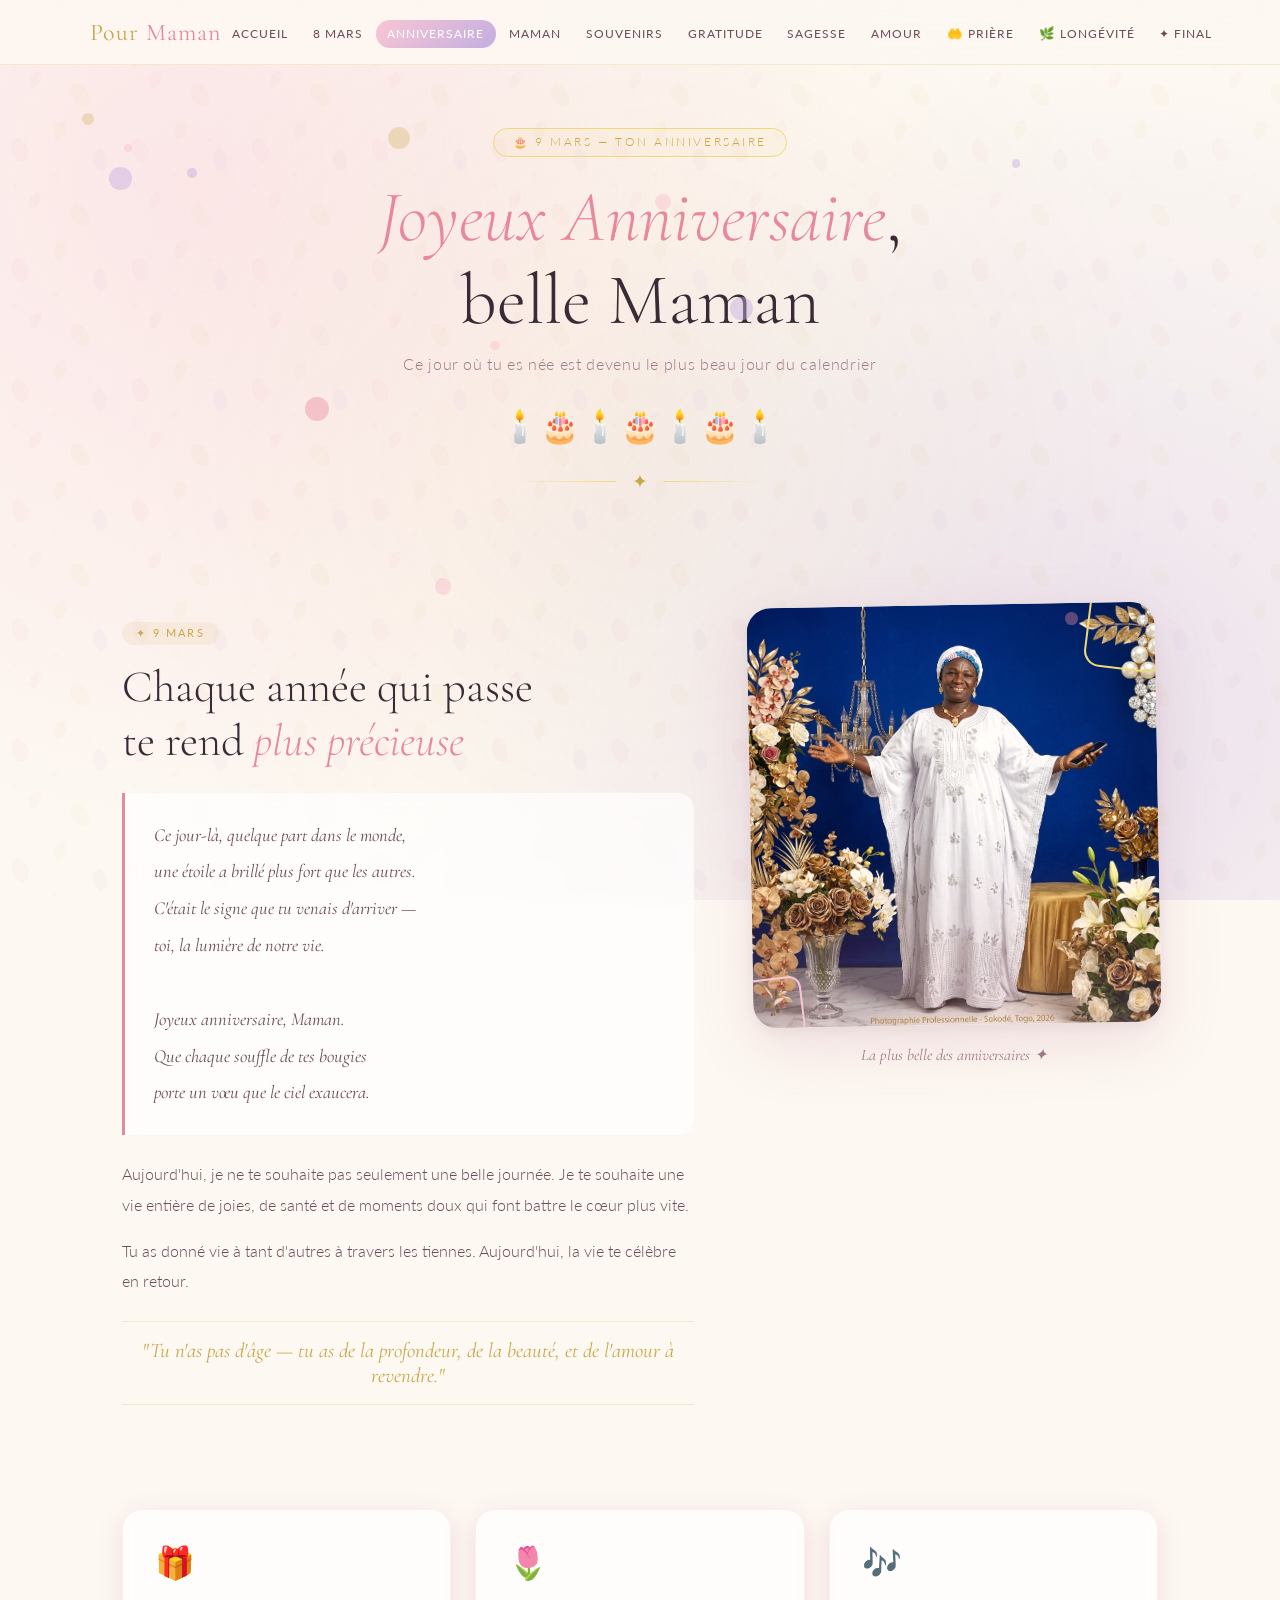
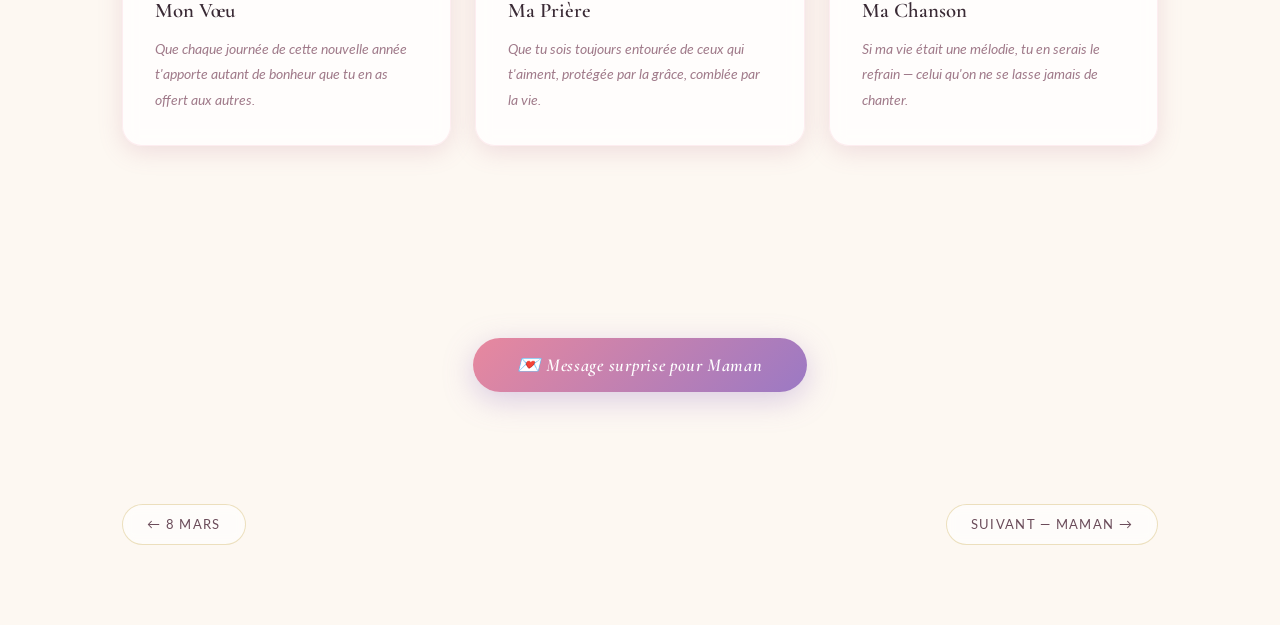
==== anniversaire.html @ e554573a "first commit" ====
<!DOCTYPE html>
<html lang="fr">
<head>
  <meta charset="UTF-8">
  <meta name="viewport" content="width=device-width, initial-scale=1.0">
  <title>Pour Maman — Joyeux Anniversaire</title>
  <link rel="stylesheet" href="style.css">
  <style>
    .candles-row {
      display: flex;
      justify-content: center;
      gap: 0.5rem;
      font-size: 2rem;
      margin: 1.5rem 0;
      animation: flicker 2s ease-in-out infinite alternate;
    }
    @keyframes flicker {
      0%   { filter: brightness(1); }
      100% { filter: brightness(1.3) drop-shadow(0 0 10px gold); }
    }
  </style>
</head>
<body>

<nav>
  <div class="nav-inner">
    <a class="nav-logo" href="accueil.html">Pour <span>Maman</span></a>
    <button class="nav-toggle" aria-label="Menu" aria-expanded="false">
      <span></span><span></span><span></span>
    </button>
    <ul class="nav-links">
      <li><a href="accueil.html">Accueil</a></li>
      <li><a href="femme.html">8 Mars</a></li>
      <li><a href="anniversaire.html">Anniversaire</a></li>
      <li><a href="maman.html">Maman</a></li>
      <li><a href="souvenirs.html">Souvenirs</a></li>
      <li><a href="gratitude.html">Gratitude</a></li>
      <li><a href="sagesse.html">Sagesse</a></li>
      <li><a href="amour.html">Amour</a></li>
      <li><a href="priere.html">🤲 Prière</a></li>
      <li><a href="longevite.html">🌿 Longévité</a></li>
      <li><a href="final.html">✦ Final</a></li>
    </ul>
  </div>
</nav>

<div class="page-wrapper">

  <section class="hero-banner">
    <div class="hero-badge">🎂 9 Mars — Ton Anniversaire</div>
    <h1 class="hero-title">
      <em>Joyeux Anniversaire</em>,<br>
      belle Maman
    </h1>
    <p class="hero-subtitle">Ce jour où tu es née est devenu le plus beau jour du calendrier</p>
    <div class="candles-row">🕯️🎂🕯️🎂🕯️🎂🕯️</div>
    <div class="hero-divider"><span>✦</span></div>
  </section>

  <section class="content-section">
    <div class="content-grid reverse">
      <div class="photo-col">
        <div class="photo-frame">
          <img src="images/maman3.jpg" alt="Maman, joyeux anniversaire">
          <div class="photo-ornament"></div>
          <div class="photo-ornament-2"></div>
        </div>
        <p class="photo-label">La plus belle des anniversaires ✦</p>
      </div>
      <div class="text-col">
        <span class="text-tag">✦ 9 Mars</span>
        <h2 class="text-heading">
          Chaque année qui passe<br>
          te rend <em>plus précieuse</em>
        </h2>
        <div class="poem-block">
          <p>
            Ce jour-là, quelque part dans le monde,<br>
            une étoile a brillé plus fort que les autres.<br>
            C'était le signe que tu venais d'arriver —<br>
            toi, la lumière de notre vie.<br><br>
            Joyeux anniversaire, Maman.<br>
            Que chaque souffle de tes bougies<br>
            porte un vœu que le ciel exaucera.
          </p>
        </div>
        <div class="prose-block">
          <p>
            Aujourd'hui, je ne te souhaite pas seulement une belle journée.
            Je te souhaite une vie entière de joies, de santé et de moments doux
            qui font battre le cœur plus vite.
          </p>
          <p>
            Tu as donné vie à tant d'autres à travers les tiennes.
            Aujourd'hui, la vie te célèbre en retour.
          </p>
        </div>
        <div class="gold-quote">"Tu n'as pas d'âge — tu as de la profondeur, de la beauté, et de l'amour à revendre."</div>
      </div>
    </div>

    <div class="cards-grid">
      <div class="card">
        <div class="card-icon">🎁</div>
        <div class="card-title">Mon Vœu</div>
        <div class="card-text">Que chaque journée de cette nouvelle année t'apporte autant de bonheur que tu en as offert aux autres.</div>
      </div>
      <div class="card">
        <div class="card-icon">🌷</div>
        <div class="card-title">Ma Prière</div>
        <div class="card-text">Que tu sois toujours entourée de ceux qui t'aiment, protégée par la grâce, comblée par la vie.</div>
      </div>
      <div class="card">
        <div class="card-icon">🎶</div>
        <div class="card-title">Ma Chanson</div>
        <div class="card-text">Si ma vie était une mélodie, tu en serais le refrain — celui qu'on ne se lasse jamais de chanter.</div>
      </div>
    </div>
  </section>

  <section class="surprise-section">
    <button id="btn-surprise">💌 Message surprise pour Maman</button>
    <div id="surprise-message"></div>
  </section>

  <div class="page-nav-footer">
    <a class="btn-nav" href="femme.html">← 8 Mars</a>
    <a class="btn-nav" href="maman.html">Suivant — Maman →</a>
  </div>

</div>

<script src="script.js"></script>
</body>
</html>
---- style.css ----
@import url('https://fonts.googleapis.com/css2?family=Cormorant+Garamond:ital,wght@0,300;0,400;0,600;1,300;1,400&family=Lato:wght@300;400&display=swap');

/* ============================
   VARIABLES & RESET
============================ */
:root {
  --rose:        #f9c6d3;
  --rose-deep:   #e8889e;
  --gold:        #c9a84c;
  --gold-light:  #f0d87a;
  --violet:      #c3aee0;
  --violet-deep: #9b79c4;
  --cream:       #fdf8f2;
  --warm-white:  #fff9f5;
  --text-dark:   #3a2a35;
  --text-mid:    #6b4c5a;
  --text-light:  #a07a8a;
  --shadow:      rgba(180, 100, 130, 0.18);
  --transition:  all 0.5s cubic-bezier(0.25, 0.8, 0.25, 1);
}

*, *::before, *::after { margin: 0; padding: 0; box-sizing: border-box; }

html { scroll-behavior: smooth; }

body {
  font-family: 'Lato', 'Georgia', serif;
  background-color: var(--cream);
  color: var(--text-dark);
  min-height: 100vh;
  overflow-x: hidden;
  position: relative;
}

/* ============================
   BACKGROUND FLORAL
============================ */
body::before {
  content: '';
  position: fixed;
  inset: 0;
  background-image:
    radial-gradient(circle at 15% 20%, rgba(249,198,211,0.35) 0%, transparent 50%),
    radial-gradient(circle at 85% 80%, rgba(195,174,224,0.3) 0%, transparent 50%),
    radial-gradient(circle at 50% 50%, rgba(201,168,76,0.08) 0%, transparent 70%);
  pointer-events: none;
  z-index: 0;
}

body::after {
  content: '';
  position: fixed;
  inset: 0;
  background-image: url("data:image/svg+xml,%3Csvg xmlns='http://www.w3.org/2000/svg' width='120' height='120'%3E%3Cg opacity='0.045'%3E%3Cellipse cx='20' cy='30' rx='8' ry='12' fill='%23e8889e' transform='rotate(-20 20 30)'/%3E%3Cellipse cx='60' cy='10' rx='6' ry='10' fill='%23c9a84c' transform='rotate(15 60 10)'/%3E%3Cellipse cx='100' cy='40' rx='7' ry='11' fill='%239b79c4' transform='rotate(-10 100 40)'/%3E%3Cellipse cx='35' cy='80' rx='5' ry='9' fill='%23e8889e' transform='rotate(25 35 80)'/%3E%3Cellipse cx='80' cy='95' rx='8' ry='12' fill='%23c9a84c' transform='rotate(-30 80 95)'/%3E%3Ccircle cx='55' cy='55' r='3' fill='%23e8889e' opacity='0.5'/%3E%3Ccircle cx='90' cy='20' r='2' fill='%23c9a84c' opacity='0.5'/%3E%3Ccircle cx='15' cy='65' r='2.5' fill='%239b79c4' opacity='0.5'/%3E%3C/g%3E%3C/svg%3E");
  pointer-events: none;
  z-index: 0;
}

/* ============================
   NAVIGATION
============================ */
nav {
  position: fixed;
  top: 0;
  left: 0;
  right: 0;
  z-index: 1000;
  background: rgba(253, 248, 242, 0.88);
  backdrop-filter: blur(16px);
  -webkit-backdrop-filter: blur(16px);
  border-bottom: 1px solid rgba(201, 168, 76, 0.2);
  padding: 0 2rem;
}

.nav-inner {
  max-width: 1100px;
  margin: 0 auto;
  display: flex;
  align-items: center;
  justify-content: space-between;
  height: 64px;
}

.nav-logo {
  font-family: 'Cormorant Garamond', serif;
  font-size: 1.5rem;
  font-weight: 400;
  color: var(--gold);
  letter-spacing: 0.04em;
  text-decoration: none;
  white-space: nowrap;
}

.nav-logo span { color: var(--rose-deep); }

.nav-toggle {
  display: none;
  background: none;
  border: none;
  cursor: pointer;
  flex-direction: column;
  gap: 5px;
  padding: 4px;
}

.nav-toggle span {
  display: block;
  width: 24px;
  height: 2px;
  background: var(--text-dark);
  border-radius: 2px;
  transition: var(--transition);
}

.nav-links {
  display: flex;
  align-items: center;
  gap: 0.15rem;
  list-style: none;
}

.nav-links a {
  font-family: 'Lato', sans-serif;
  font-size: 0.78rem;
  font-weight: 400;
  letter-spacing: 0.08em;
  text-transform: uppercase;
  color: var(--text-mid);
  text-decoration: none;
  padding: 0.4rem 0.7rem;
  border-radius: 20px;
  transition: var(--transition);
  white-space: nowrap;
}

.nav-links a:hover,
.nav-links a.active {
  background: linear-gradient(135deg, var(--rose), var(--violet));
  color: white;
}

/* ============================
   PAGE WRAPPER
============================ */
.page-wrapper {
  position: relative;
  z-index: 1;
  min-height: 100vh;
  padding-top: 64px;
}

/* ============================
   HERO BANNER
============================ */
.hero-banner {
  text-align: center;
  padding: 4rem 2rem 2rem;
  position: relative;
}

.hero-badge {
  display: inline-block;
  font-family: 'Lato', sans-serif;
  font-size: 0.72rem;
  font-weight: 300;
  letter-spacing: 0.22em;
  text-transform: uppercase;
  color: var(--gold);
  border: 1px solid var(--gold-light);
  padding: 0.4rem 1.2rem;
  border-radius: 30px;
  margin-bottom: 1.2rem;
  background: rgba(240,216,122,0.08);
}

.hero-title {
  font-family: 'Cormorant Garamond', serif;
  font-size: clamp(2.4rem, 6vw, 4.5rem);
  font-weight: 300;
  line-height: 1.15;
  color: var(--text-dark);
  margin-bottom: 0.8rem;
}

.hero-title em {
  font-style: italic;
  color: var(--rose-deep);
}

.hero-subtitle {
  font-family: 'Lato', sans-serif;
  font-size: 1rem;
  font-weight: 300;
  color: var(--text-light);
  letter-spacing: 0.04em;
  margin-bottom: 2rem;
}

.hero-divider {
  display: flex;
  align-items: center;
  justify-content: center;
  gap: 1rem;
  margin-bottom: 3rem;
}

.hero-divider::before,
.hero-divider::after {
  content: '';
  flex: 1;
  max-width: 100px;
  height: 1px;
  background: linear-gradient(to right, transparent, var(--gold-light));
}

.hero-divider::after {
  background: linear-gradient(to left, transparent, var(--gold-light));
}

.hero-divider span {
  color: var(--gold);
  font-size: 1.2rem;
}

/* ============================
   CONTENT GRID (Photo | Text)
============================ */
.content-section {
  max-width: 1100px;
  margin: 0 auto;
  padding: 2rem 2rem 5rem;
}

.content-grid {
  display: grid;
  grid-template-columns: 1fr 1.4fr;
  gap: 3.5rem;
  align-items: start;
  margin-bottom: 4rem;
  opacity: 0;
  transform: translateY(30px);
  transition: opacity 0.8s ease, transform 0.8s ease;
}

.content-grid.visible {
  opacity: 1;
  transform: translateY(0);
}

.content-grid.reverse {
  grid-template-columns: 1.4fr 1fr;
}

.content-grid.reverse .photo-col { order: 2; }
.content-grid.reverse .text-col  { order: 1; }

/* ============================
   PHOTO COLUMN
============================ */
.photo-col {
  position: relative;
}

.photo-frame {
  position: relative;
  border-radius: 24px;
  overflow: hidden;
  box-shadow: 0 20px 60px var(--shadow), 0 4px 15px rgba(0,0,0,0.06);
  transform: rotate(-1deg);
  transition: var(--transition);
}

.photo-frame:hover {
  transform: rotate(0deg) scale(1.02);
  box-shadow: 0 30px 80px var(--shadow), 0 8px 25px rgba(0,0,0,0.1);
}

.photo-frame img {
  width: 100%;
  height: 420px;
  object-fit: cover;
  display: block;
  filter: sepia(8%) saturate(1.1) brightness(1.02);
  transition: var(--transition);
}

.photo-frame:hover img {
  filter: sepia(0%) saturate(1.15) brightness(1.04);
}

.photo-frame::after {
  content: '';
  position: absolute;
  inset: 0;
  background: linear-gradient(
    180deg,
    transparent 60%,
    rgba(249,198,211,0.25) 100%
  );
  pointer-events: none;
}

.photo-ornament {
  position: absolute;
  top: -12px;
  right: -12px;
  width: 80px;
  height: 80px;
  border: 2px solid var(--gold-light);
  border-radius: 16px;
  transform: rotate(8deg);
  pointer-events: none;
}

.photo-ornament-2 {
  position: absolute;
  bottom: -10px;
  left: -10px;
  width: 60px;
  height: 60px;
  border: 2px solid var(--rose);
  border-radius: 12px;
  transform: rotate(-6deg);
  pointer-events: none;
}

.photo-label {
  text-align: center;
  margin-top: 1.2rem;
  font-family: 'Cormorant Garamond', serif;
  font-style: italic;
  font-size: 1rem;
  color: var(--text-light);
}

/* ============================
   TEXT COLUMN
============================ */
.text-col {
  padding: 1rem 0;
}

.text-tag {
  display: inline-block;
  font-size: 0.68rem;
  font-weight: 400;
  letter-spacing: 0.2em;
  text-transform: uppercase;
  color: var(--gold);
  margin-bottom: 1rem;
  background: rgba(201,168,76,0.1);
  padding: 0.3rem 0.9rem;
  border-radius: 20px;
}

.text-heading {
  font-family: 'Cormorant Garamond', serif;
  font-size: clamp(1.8rem, 3.5vw, 2.8rem);
  font-weight: 300;
  line-height: 1.2;
  color: var(--text-dark);
  margin-bottom: 1.5rem;
}

.text-heading em {
  font-style: italic;
  color: var(--rose-deep);
}

.poem-block {
  background: rgba(255,255,255,0.7);
  border-left: 3px solid var(--rose-deep);
  padding: 1.5rem 1.8rem;
  border-radius: 0 16px 16px 0;
  margin-bottom: 1.5rem;
  backdrop-filter: blur(8px);
}

.poem-block p {
  font-family: 'Cormorant Garamond', serif;
  font-size: 1.15rem;
  font-style: italic;
  line-height: 2;
  color: var(--text-mid);
}

.prose-block p {
  font-size: 1rem;
  line-height: 1.9;
  color: var(--text-mid);
  margin-bottom: 1rem;
  font-weight: 300;
}

.gold-quote {
  font-family: 'Cormorant Garamond', serif;
  font-size: 1.3rem;
  font-style: italic;
  color: var(--gold);
  text-align: center;
  padding: 1rem 0;
  border-top: 1px solid rgba(201,168,76,0.2);
  border-bottom: 1px solid rgba(201,168,76,0.2);
  margin: 1.5rem 0;
}

/* ============================
   SURPRISE BUTTON
============================ */
.surprise-section {
  text-align: center;
  padding: 3rem 2rem 5rem;
  position: relative;
  z-index: 1;
}

#btn-surprise {
  font-family: 'Cormorant Garamond', serif;
  font-size: 1.15rem;
  font-style: italic;
  font-weight: 600;
  color: white;
  background: linear-gradient(135deg, var(--rose-deep), var(--violet-deep));
  border: none;
  padding: 1rem 2.8rem;
  border-radius: 50px;
  cursor: pointer;
  letter-spacing: 0.04em;
  box-shadow: 0 8px 30px rgba(155, 121, 196, 0.35);
  transition: var(--transition);
  position: relative;
  overflow: hidden;
}

#btn-surprise::before {
  content: '';
  position: absolute;
  top: 0; left: -100%;
  width: 100%; height: 100%;
  background: linear-gradient(90deg, transparent, rgba(255,255,255,0.2), transparent);
  transition: left 0.5s ease;
}

#btn-surprise:hover {
  transform: translateY(-3px);
  box-shadow: 0 14px 40px rgba(155, 121, 196, 0.5);
}

#btn-surprise:hover::before { left: 100%; }

#surprise-message {
  max-width: 600px;
  margin: 2rem auto 0;
  background: rgba(255,255,255,0.8);
  border-radius: 20px;
  padding: 2rem;
  backdrop-filter: blur(10px);
  box-shadow: 0 10px 40px var(--shadow);
  display: none;
  font-family: 'Cormorant Garamond', serif;
  font-size: 1.2rem;
  font-style: italic;
  line-height: 1.9;
  color: var(--text-mid);
  border: 1px solid rgba(249, 198, 211, 0.4);
}

/* ============================
   CARDS GRID
============================ */
.cards-grid {
  display: grid;
  grid-template-columns: repeat(auto-fit, minmax(260px, 1fr));
  gap: 1.5rem;
  margin: 2rem 0 4rem;
}

.card {
  background: rgba(255,255,255,0.75);
  border-radius: 20px;
  padding: 2rem;
  backdrop-filter: blur(8px);
  box-shadow: 0 6px 25px var(--shadow);
  border: 1px solid rgba(249,198,211,0.3);
  transition: var(--transition);
  opacity: 0;
  transform: translateY(20px);
}

.card.visible {
  opacity: 1;
  transform: translateY(0);
}

.card:hover {
  transform: translateY(-6px);
  box-shadow: 0 16px 40px var(--shadow);
}

.card-icon {
  font-size: 2rem;
  margin-bottom: 1rem;
}

.card-title {
  font-family: 'Cormorant Garamond', serif;
  font-size: 1.3rem;
  font-weight: 600;
  color: var(--text-dark);
  margin-bottom: 0.8rem;
}

.card-text {
  font-size: 0.9rem;
  line-height: 1.8;
  color: var(--text-light);
  font-style: italic;
}

/* ============================
   NAV FOOTER
============================ */
.page-nav-footer {
  max-width: 1100px;
  margin: 0 auto;
  padding: 2rem 2rem 5rem;
  display: flex;
  justify-content: space-between;
  align-items: center;
  gap: 1rem;
  flex-wrap: wrap;
  position: relative;
  z-index: 1;
}

.btn-nav {
  font-family: 'Lato', sans-serif;
  font-size: 0.82rem;
  font-weight: 400;
  letter-spacing: 0.1em;
  text-transform: uppercase;
  color: var(--text-mid);
  text-decoration: none;
  padding: 0.7rem 1.5rem;
  border: 1px solid rgba(201,168,76,0.35);
  border-radius: 30px;
  transition: var(--transition);
  background: rgba(255,255,255,0.6);
  backdrop-filter: blur(6px);
}

.btn-nav:hover {
  background: linear-gradient(135deg, var(--rose), var(--violet));
  color: white;
  border-color: transparent;
  transform: translateY(-2px);
  box-shadow: 0 6px 20px var(--shadow);
}

/* ============================
   FLOATING PETALS
============================ */
.petal {
  position: fixed;
  pointer-events: none;
  z-index: 2000;
  font-size: 1.2rem;
  animation: fall linear forwards;
}

@keyframes fall {
  0%   { transform: translateY(-50px) rotate(0deg); opacity: 1; }
  100% { transform: translateY(110vh) rotate(360deg); opacity: 0; }
}

/* ============================
   PAGE TRANSITION
============================ */
.page-transition {
  position: fixed;
  inset: 0;
  background: linear-gradient(135deg, var(--rose), var(--violet));
  z-index: 9999;
  transform: scaleX(0);
  transform-origin: left;
}

.page-transition.enter { animation: slideIn 0.4s ease forwards; }
.page-transition.exit  { animation: slideOut 0.4s ease forwards; }

@keyframes slideIn  { from { transform: scaleX(0); } to { transform: scaleX(1); } }
@keyframes slideOut { from { transform: scaleX(1); } to { transform: scaleX(0); transform-origin: right; } }

/* ============================
   PARTICLES
============================ */
.particle {
  position: fixed;
  border-radius: 50%;
  pointer-events: none;
  z-index: 1;
  animation: drift ease-in-out infinite;
}

@keyframes drift {
  0%, 100% { transform: translateY(0) scale(1); opacity: 0.4; }
  50%       { transform: translateY(-30px) scale(1.1); opacity: 0.7; }
}

/* ============================
   FINAL PAGE SPECIAL
============================ */
.final-heart {
  font-size: 5rem;
  display: block;
  text-align: center;
  animation: heartbeat 1.5s ease-in-out infinite;
  margin: 2rem 0;
}

@keyframes heartbeat {
  0%, 100% { transform: scale(1); }
  14%      { transform: scale(1.2); }
  28%      { transform: scale(1); }
  42%      { transform: scale(1.12); }
  70%      { transform: scale(1); }
}

/* ============================
   DATES RIBBON
============================ */
.dates-ribbon {
  display: flex;
  justify-content: center;
  gap: 1.5rem;
  flex-wrap: wrap;
  margin: 2rem 0;
}

.date-badge {
  background: rgba(255,255,255,0.8);
  border-radius: 16px;
  padding: 1rem 1.5rem;
  text-align: center;
  border: 1px solid rgba(249,198,211,0.5);
  box-shadow: 0 4px 16px var(--shadow);
  min-width: 140px;
  backdrop-filter: blur(6px);
  transition: var(--transition);
}

.date-badge:hover {
  transform: translateY(-4px);
  box-shadow: 0 10px 30px var(--shadow);
}

.date-badge .date-day {
  font-family: 'Cormorant Garamond', serif;
  font-size: 2.2rem;
  font-weight: 300;
  color: var(--rose-deep);
  line-height: 1;
}

.date-badge .date-month {
  font-size: 0.75rem;
  letter-spacing: 0.15em;
  text-transform: uppercase;
  color: var(--gold);
  margin-top: 0.2rem;
}

.date-badge .date-label {
  font-size: 0.78rem;
  color: var(--text-light);
  margin-top: 0.3rem;
  font-style: italic;
}

/* ============================
   RESPONSIVE
============================ */
@media (max-width: 900px) {
  .nav-toggle { display: flex; }
  
  .nav-links {
    display: none;
    position: absolute;
    top: 64px;
    left: 0;
    right: 0;
    background: rgba(253,248,242,0.97);
    backdrop-filter: blur(16px);
    flex-direction: column;
    padding: 1rem;
    gap: 0.3rem;
    border-bottom: 1px solid rgba(201,168,76,0.2);
    align-items: stretch;
  }
  
  .nav-links.open { display: flex; }
  
  .nav-links a {
    padding: 0.6rem 1rem;
    text-align: center;
  }

  .content-grid,
  .content-grid.reverse {
    grid-template-columns: 1fr;
    gap: 2rem;
  }

  .content-grid.reverse .photo-col,
  .content-grid.reverse .text-col {
    order: unset;
  }

  .photo-frame img { height: 280px; }
}

@media (max-width: 480px) {
  .hero-title { font-size: 2rem; }
  .content-section { padding: 1.5rem 1.5rem 4rem; }
  .dates-ribbon { gap: 0.8rem; }
  .date-badge { min-width: 110px; padding: 0.8rem 1rem; }
}
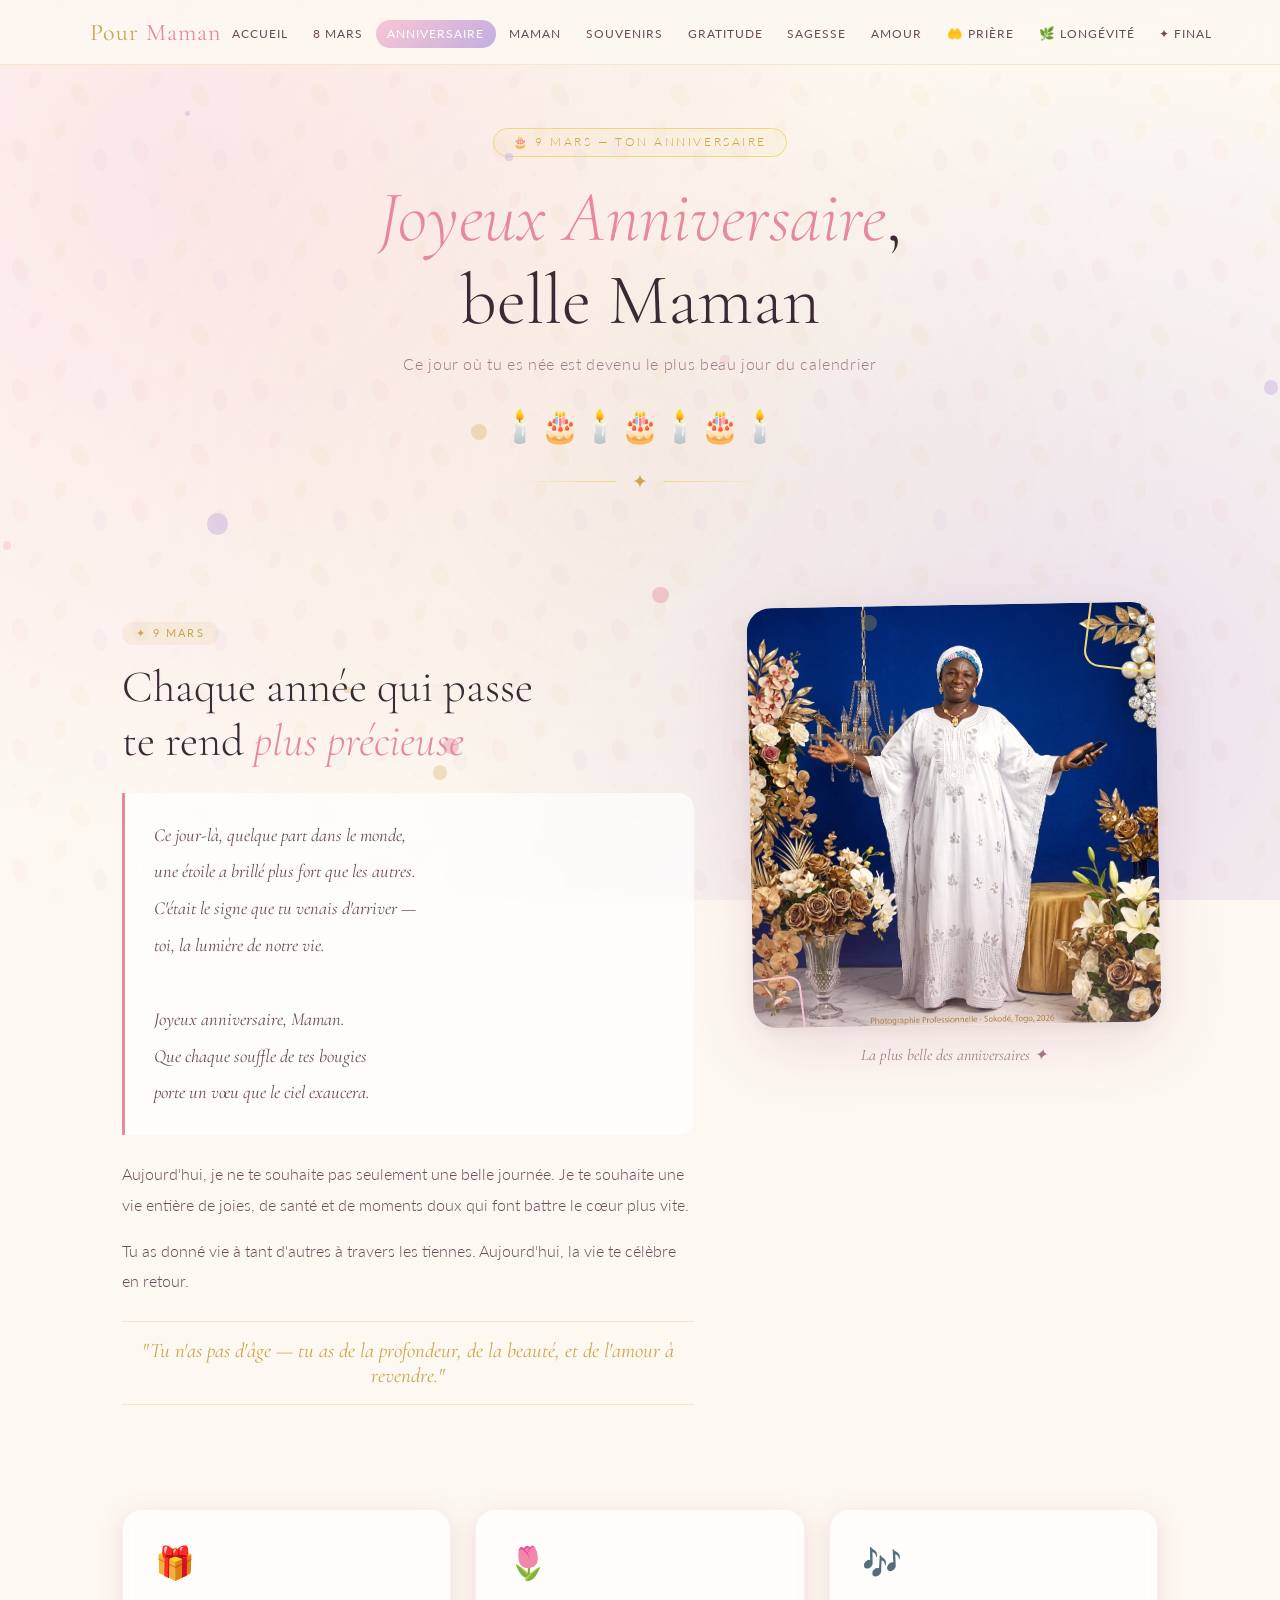
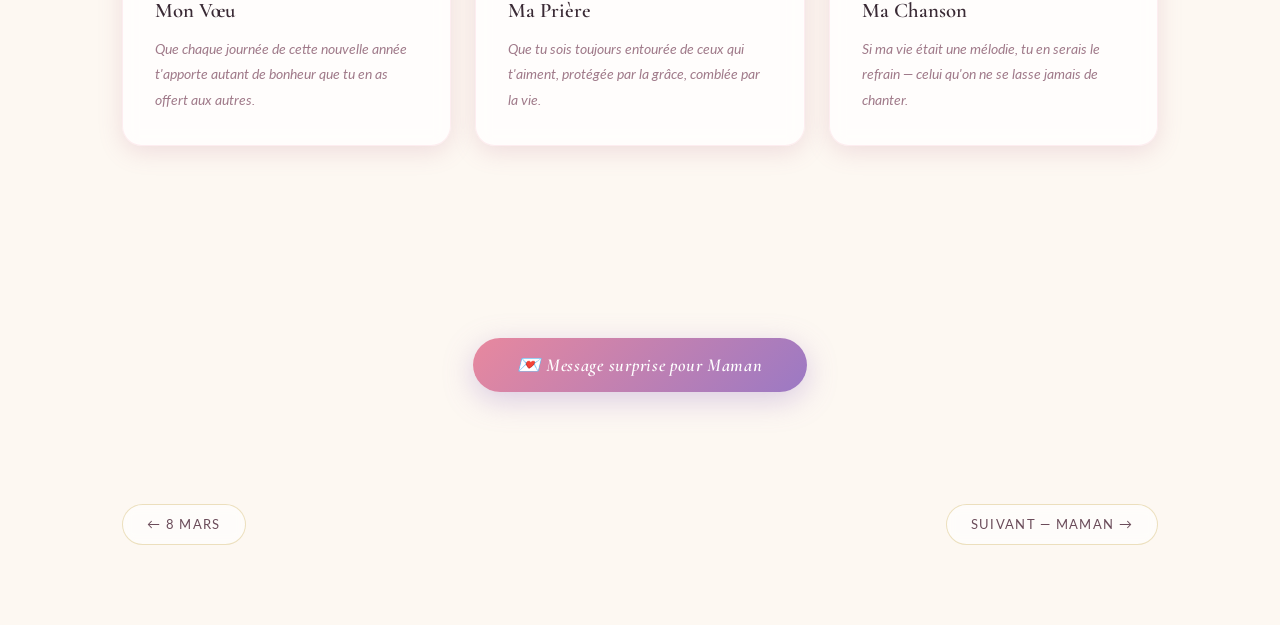
==== commit dec50bcf: "sd commit" ====
--- a/anniversaire.html
+++ b/anniversaire.html
@@ -24,12 +24,12 @@
 
 <nav>
   <div class="nav-inner">
-    <a class="nav-logo" href="accueil.html">Pour <span>Maman</span></a>
+    <a class="nav-logo" href="index.html">Pour <span>Maman</span></a>
     <button class="nav-toggle" aria-label="Menu" aria-expanded="false">
       <span></span><span></span><span></span>
     </button>
     <ul class="nav-links">
-      <li><a href="accueil.html">Accueil</a></li>
+      <li><a href="index.html">Accueil</a></li>
       <li><a href="femme.html">8 Mars</a></li>
       <li><a href="anniversaire.html">Anniversaire</a></li>
       <li><a href="maman.html">Maman</a></li>
